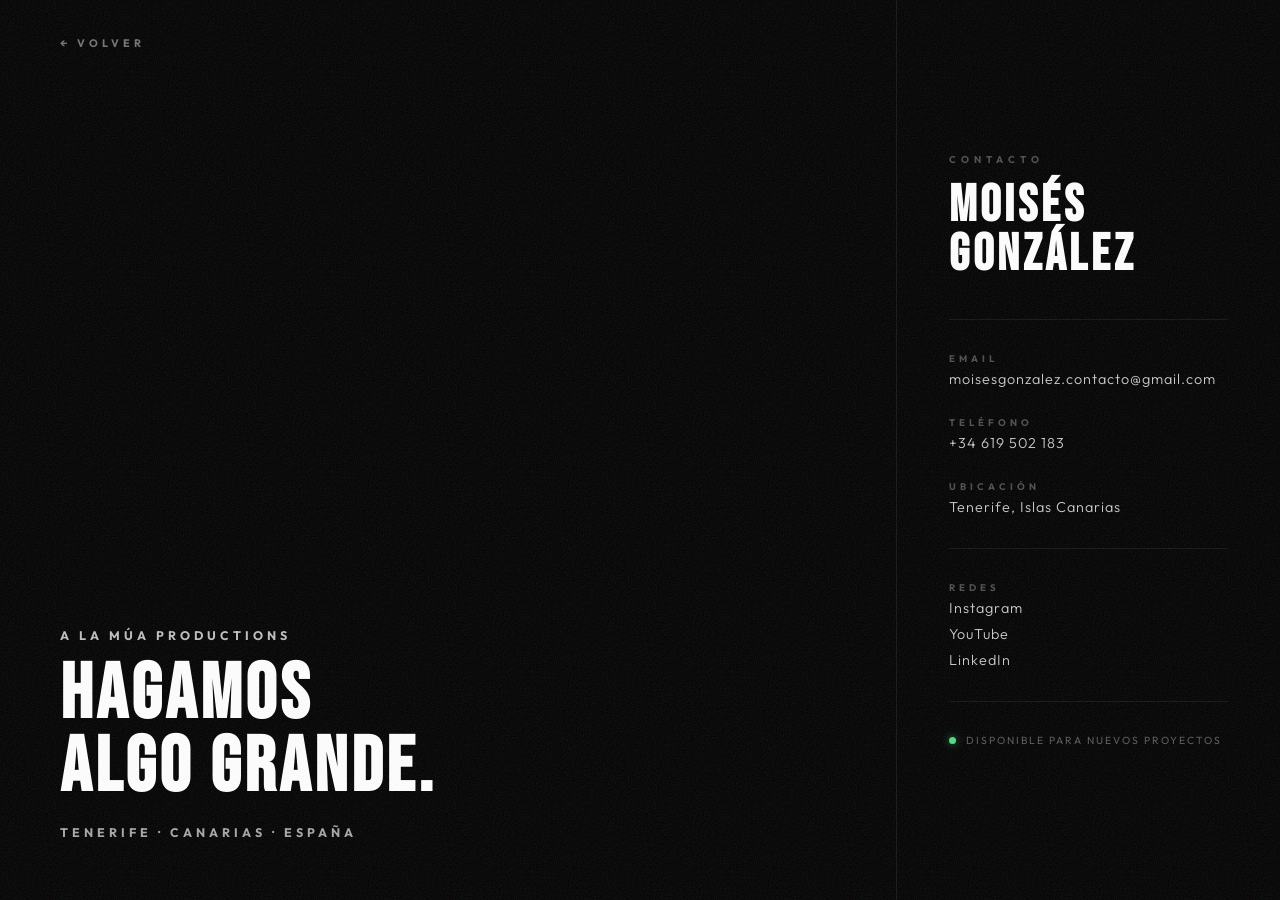
==== contacto.html @ 8053819f "Add files via upload" ====
<!DOCTYPE html>
<html lang="es">
<head>
  <meta charset="UTF-8" />
  <style id="page-block">body { visibility: hidden; }</style>
  <meta name="viewport" content="width=device-width, initial-scale=1.0" />
  <title>Contacto · A La Múa Productions</title>
  <link rel="preconnect" href="https://fonts.googleapis.com">
  <link rel="preconnect" href="https://fonts.gstatic.com" crossorigin>
  <link href="https://fonts.googleapis.com/css2?family=Bebas+Neue&family=Outfit:wght@200;300;400;700&display=swap" rel="stylesheet">
  <link rel="stylesheet" href="style.css">
  <link rel="stylesheet" href="contacto.css">
</head>
<body>

  <div class="grain"></div>

  <div class="contacto-layout">

    <!-- LADO IZQUIERDO — imagen -->
    <div class="contacto-bg">
      <div class="bg-img" style="background-image: url('fondo3.png');"></div>
      <div class="bg-overlay"></div>

      <div class="contacto-claim">
        <p class="claim-label">A La Múa Productions</p>
        <h1 class="claim-title">Hagamos<br>algo grande.</h1>
        <p class="claim-sub">Tenerife · Canarias · España</p>
      </div>

      <a href="index.html" class="contacto-back">← Volver</a>
    </div>

    <!-- BANDA DERECHA -->
    <aside class="contacto-panel">
      <div class="panel-inner">

        <p class="panel-eyebrow">Contacto</p>
        <h2 class="panel-title">Moisés<br>González</h2>

        <div class="panel-divider"></div>

        <div class="contacto-item">
          <p class="item-label">Email</p>
          <a href="mailto:moisesgonzalez.contacto@gmail.com" class="item-value">moisesgonzalez.contacto@gmail.com</a>
        </div>

        <div class="contacto-item">
          <p class="item-label">Teléfono</p>
          <a href="tel:+34619502183" class="item-value">+34 619 502 183</a>
        </div>

        <div class="contacto-item">
          <p class="item-label">Ubicación</p>
          <p class="item-value item-value--plain">Tenerife, Islas Canarias</p>
        </div>

        <div class="panel-divider"></div>

        <div class="contacto-item">
          <p class="item-label">Redes</p>
          <div class="redes-lista">
            <a href="https://www.instagram.com/alamua.productions/" class="red-link" target="_blank" rel="noopener noreferrer">Instagram</a>
            <a href="#" class="red-link" target="_blank" rel="noopener noreferrer">YouTube</a>
            <a href="https://www.linkedin.com/in/moisés-gonzález-gonzález-7237a2293" class="red-link" target="_blank" rel="noopener noreferrer">LinkedIn</a>
          </div>
        </div>

        <div class="panel-divider"></div>

        <div class="contacto-disponibilidad">
          <span class="disponibilidad-dot"></span>
          <p class="disponibilidad-texto">Disponible para nuevos proyectos</p>
        </div>

      </div>
    </aside>

  </div>

  <script src="transicion.js"></script>
</body>
</html>
---- style.css ----
* { margin: 0; padding: 0; box-sizing: border-box; }

html, body {
  width: 100%;
  height: 100vh;
  overflow: hidden;
  background: #000;
  color: #fff;
}

/* ── GRANO ── */
.grain {
  position: fixed;
  inset: 0;
  z-index: 100;
  pointer-events: none;
  opacity: 0.18;
  background-image: url("data:image/svg+xml,%3Csvg xmlns='http://www.w3.org/2000/svg' width='200' height='200'%3E%3Cfilter id='noise'%3E%3CfeTurbulence type='fractalNoise' baseFrequency='0.85' numOctaves='4' stitchTiles='stitch'/%3E%3C/filter%3E%3Crect width='200' height='200' filter='url(%23noise)' opacity='1'/%3E%3C/svg%3E");
  background-repeat: repeat;
  background-size: 200px 200px;
  animation: grain-move 0.12s steps(1) infinite;
}

@keyframes grain-move {
  0%   { background-position: 0px 0px; }
  10%  { background-position: -50px -30px; }
  20%  { background-position: 30px 50px; }
  30%  { background-position: -20px 20px; }
  40%  { background-position: 40px -40px; }
  50%  { background-position: -60px 10px; }
  60%  { background-position: 20px -50px; }
  70%  { background-position: -30px 40px; }
  80%  { background-position: 50px 20px; }
  90%  { background-position: -10px -60px; }
  100% { background-position: 60px 30px; }
}

/* ── MENÚ LATERAL ── */
.ui-fixed {
  position: fixed;
  inset: 0;
  z-index: 200;
  pointer-events: none;
}

.side-nav {
  position: absolute;
  bottom: 300px;
  left: 60px;
  display: flex;
  flex-direction: column;
  gap: 18px;
  pointer-events: all;
}

.side-nav .menu-item,
.side-nav > a {
  position: relative;
  display: block;
}

.nav-label {
  display: block;
  font-family: 'Outfit', sans-serif;
  font-size: 0.72rem;
  font-weight: 700;
  letter-spacing: 4px;
  text-transform: uppercase;
  color: rgba(255,255,255,0.65);
  text-decoration: none;
  transition: color 0.3s ease;
  transform-origin: left center;
  will-change: transform, opacity, width, letter-spacing;
  white-space: nowrap;
  overflow: hidden;
}

.nav-label:hover { color: #fff; }

/* Submenús laterales */
.side-submenu {
  display: none;
  position: absolute;
  left: 140px;
  top: 0;
  background: rgba(0,0,0,0.82);
  backdrop-filter: blur(8px);
  padding: 10px 0;
  min-width: 160px;
  border-left: 1px solid rgba(255,255,255,0.15);
  pointer-events: all;
}

.menu-item:hover .side-submenu { display: block; }

.side-submenu a {
  display: block;
  padding: 8px 20px;
  font-family: 'Outfit', sans-serif;
  font-size: 0.68rem;
  font-weight: 400;
  letter-spacing: 3px;
  text-transform: uppercase;
  color: rgba(255,255,255,0.45);
  text-decoration: none;
  transition: color 0.3s ease;
}

.side-submenu a:hover { color: #fff; }

/* ── HAMBURGUESA ── */
.hamburger {
  position: fixed;
  top: 36px;
  left: 48px;
  z-index: 500;
  width: 36px;
  height: 36px;
  display: flex;
  flex-direction: column;
  justify-content: center;
  gap: 6px;
  cursor: pointer;
  opacity: 0;
  pointer-events: none;
}

.hamburger.visible {
  opacity: 1;
  pointer-events: all;
}

.hamburger span {
  display: block;
  width: 100%;
  height: 1px;
  background: rgba(255,255,255,0.75);
  transition: transform 0.4s ease, opacity 0.4s ease, background 0.3s ease;
}

.hamburger:hover span { background: #fff; }

.hamburger.open span:nth-child(1) { transform: translateY(7px) rotate(45deg); }
.hamburger.open span:nth-child(2) { opacity: 0; }
.hamburger.open span:nth-child(3) { transform: translateY(-7px) rotate(-45deg); }

/* ── OVERLAY MENÚ ── */
.menu-overlay {
  position: fixed;
  inset: 0;
  z-index: 400;
  background: rgba(0,0,0,0.92);
  backdrop-filter: blur(6px);
  display: flex;
  flex-direction: column;
  justify-content: center;
  padding-left: 80px;
  opacity: 0;
  pointer-events: none;
  transition: opacity 0.5s ease;
}

.menu-overlay.open {
  opacity: 1;
  pointer-events: all;
}

.menu-overlay .overlay-nav {
  display: flex;
  flex-direction: column;
  gap: 24px;
}

.menu-overlay .overlay-nav > .menu-item > a,
.menu-overlay .overlay-nav > a {
  font-family: 'Bebas Neue', sans-serif;
  font-size: clamp(2rem, 5vw, 4.5rem);
  font-weight: 400;
  letter-spacing: 6px;
  text-transform: uppercase;
  color: rgba(255,255,255,0.50);
  text-decoration: none;
  transition: color 0.3s ease;
  line-height: 1;
}

.menu-overlay .overlay-nav > .menu-item > a:hover,
.menu-overlay .overlay-nav > a:hover { color: #fff; }

.menu-overlay .menu-item { position: relative; }

.menu-overlay .overlay-submenu {
  display: none;
  padding: 8px 0 0 20px;
  border-left: 1px solid rgba(255,255,255,0.15);
  margin-top: 6px;
}

.menu-overlay .menu-item:hover .overlay-submenu { display: block; }

.menu-overlay .overlay-submenu a {
  display: block;
  padding: 5px 14px;
  font-family: 'Outfit', sans-serif;
  font-size: 0.75rem;
  font-weight: 400;
  letter-spacing: 4px;
  text-transform: uppercase;
  color: rgba(255,255,255,0.35);
  text-decoration: none;
  transition: color 0.3s ease;
}

.menu-overlay .overlay-submenu a:hover { color: #fff; }

/* ── INDICADOR SCROLL ── */
.scroll-hint {
  position: fixed;
  bottom: 30px;
  right: 40px;
  z-index: 300;
  font-family: 'Outfit', sans-serif;
  font-size: 0.65rem;
  letter-spacing: 4px;
  text-transform: uppercase;
  color: rgba(255,255,255,0.30);
  display: flex;
  align-items: center;
  gap: 10px;
  pointer-events: none;
}

.scroll-hint::after { content: '→'; font-size: 1rem; }

/* ════════════════════════════════════════
   RESPONSIVE MÓVIL
════════════════════════════════════════ */
@media (max-width: 768px) {
  /* Menú lateral — oculto en móvil */
  .side-nav { display: none; }

  /* Hamburguesa — siempre visible en móvil */
  .hamburger {
    opacity: 1 !important;
    pointer-events: all !important;
  }

  /* Overlay menú — padding ajustado */
  .menu-overlay {
    padding-left: 36px;
  }

  /* Scroll hint — oculto en móvil */
  .scroll-hint { display: none; }
}
---- contacto.css ----
* { margin: 0; padding: 0; box-sizing: border-box; }

html, body {
  width: 100%;
  height: 100vh;
  overflow: hidden;
  background: #000;
  color: #fff;
}

/* ── LAYOUT ── */
.contacto-layout {
  display: flex;
  width: 100%;
  height: 100vh;
}

/* ── LADO IZQUIERDO ── */
.contacto-bg {
  position: relative;
  flex: 1;
  overflow: hidden;
}

.bg-img {
  position: absolute;
  inset: 0;
  background-size: cover;
  background-position: center;
  filter: grayscale(100%) brightness(0.65);
  transition: filter 0.6s ease;
}

.contacto-bg:hover .bg-img {
  filter: grayscale(100%) brightness(0.75);
}

.bg-overlay {
  position: absolute;
  inset: 0;
  background: linear-gradient(
    to right,
    rgba(0,0,0,0) 40%,
    rgba(0,0,0,0.6) 100%
  );
  z-index: 1;
}

/* ── CLAIM ── */
.contacto-claim {
  position: absolute;
  bottom: 60px;
  left: 60px;
  z-index: 2;
}

.claim-label {
  font-family: 'Outfit', sans-serif;
  font-size: 0.78rem;
  font-weight: 700;
  letter-spacing: 4px;
  text-transform: uppercase;
  color: rgba(255,255,255,0.75);
  margin-bottom: 16px;
}

.claim-title {
  font-family: 'Bebas Neue', sans-serif;
  font-size: clamp(3rem, 6vw, 6rem);
  letter-spacing: 4px;
  line-height: 0.95;
  color: #fff;
  margin-bottom: 20px;
}

.claim-sub {
  font-family: 'Outfit', sans-serif;
  font-size: 0.78rem;
  font-weight: 700;
  letter-spacing: 4px;
  text-transform: uppercase;
  color: rgba(255,255,255,0.65);
}

/* ── BOTÓN VOLVER ── */
.contacto-back {
  position: absolute;
  top: 36px;
  left: 60px;
  z-index: 2;
  font-family: 'Outfit', sans-serif;
  font-size: 0.68rem;
  font-weight: 700;
  letter-spacing: 4px;
  text-transform: uppercase;
  color: rgba(255,255,255,0.45);
  text-decoration: none;
  transition: color 0.3s ease;
}

.contacto-back:hover { color: #fff; }

/* ── BANDA DERECHA ── */
.contacto-panel {
  width: clamp(320px, 30vw, 440px);
  height: 100vh;
  background: #000;
  border-left: 1px solid rgba(255,255,255,0.08);
  display: flex;
  align-items: center;
  overflow-y: auto;
  scrollbar-width: none;
}

.contacto-panel::-webkit-scrollbar { display: none; }

.panel-inner {
  padding: 60px 52px;
  width: 100%;
}

.panel-eyebrow {
  font-family: 'Outfit', sans-serif;
  font-size: 0.62rem;
  font-weight: 700;
  letter-spacing: 5px;
  text-transform: uppercase;
  color: rgba(255,255,255,0.30);
  margin-bottom: 16px;
}

.panel-title {
  font-family: 'Bebas Neue', sans-serif;
  font-size: clamp(2.5rem, 4vw, 3.8rem);
  letter-spacing: 4px;
  line-height: 0.95;
  color: #fff;
  margin-bottom: 40px;
}

.panel-divider {
  width: 100%;
  height: 1px;
  background: rgba(255,255,255,0.08);
  margin: 32px 0;
}

/* ── ITEMS ── */
.contacto-item {
  margin-bottom: 28px;
}

.item-label {
  font-family: 'Outfit', sans-serif;
  font-size: 0.60rem;
  font-weight: 700;
  letter-spacing: 4px;
  text-transform: uppercase;
  color: rgba(255,255,255,0.30);
  margin-bottom: 6px;
}

.item-value {
  font-family: 'Outfit', sans-serif;
  font-size: 0.9rem;
  font-weight: 300;
  letter-spacing: 1px;
  color: rgba(255,255,255,0.80);
  text-decoration: none;
  transition: color 0.3s ease;
  display: block;
}

.item-value:hover { color: #fff; }
.item-value--plain { pointer-events: none; }

/* ── REDES ── */
.redes-lista {
  display: flex;
  flex-direction: column;
  gap: 8px;
}

.red-link {
  font-family: 'Outfit', sans-serif;
  font-size: 0.9rem;
  font-weight: 300;
  letter-spacing: 1px;
  color: rgba(255,255,255,0.80);
  text-decoration: none;
  transition: color 0.3s ease, letter-spacing 0.3s ease;
}

.red-link:hover {
  color: #fff;
  letter-spacing: 3px;
}

/* ── DISPONIBILIDAD ── */
.contacto-disponibilidad {
  display: flex;
  align-items: center;
  gap: 10px;
}

.disponibilidad-dot {
  width: 7px;
  height: 7px;
  border-radius: 50%;
  background: #4ade80;
  box-shadow: 0 0 8px rgba(74,222,128,0.6);
  animation: pulso 2s ease-in-out infinite;
  flex-shrink: 0;
}

@keyframes pulso {
  0%, 100% { opacity: 1; box-shadow: 0 0 8px rgba(74,222,128,0.6); }
  50%       { opacity: 0.6; box-shadow: 0 0 14px rgba(74,222,128,0.9); }
}

.disponibilidad-texto {
  font-family: 'Outfit', sans-serif;
  font-size: 0.65rem;
  font-weight: 400;
  letter-spacing: 2px;
  text-transform: uppercase;
  color: rgba(255,255,255,0.35);
}

/* ── GRANO ── */
.grain {
  position: fixed;
  inset: 0;
  z-index: 100;
  pointer-events: none;
  opacity: 0.12;
  background-image: url("data:image/svg+xml,%3Csvg xmlns='http://www.w3.org/2000/svg' width='200' height='200'%3E%3Cfilter id='noise'%3E%3CfeTurbulence type='fractalNoise' baseFrequency='0.85' numOctaves='4' stitchTiles='stitch'/%3E%3C/filter%3E%3Crect width='200' height='200' filter='url(%23noise)' opacity='1'/%3E%3C/svg%3E");
  background-repeat: repeat;
  background-size: 200px 200px;
  animation: grain-move 0.12s steps(1) infinite;
}

@keyframes grain-move {
  0%  { background-position:   0px   0px; }
  10% { background-position: -50px -30px; }
  20% { background-position:  30px  50px; }
  30% { background-position: -20px  20px; }
  40% { background-position:  40px -40px; }
  50% { background-position: -60px  10px; }
  60% { background-position:  20px -50px; }
  70% { background-position: -30px  40px; }
  80% { background-position:  50px  20px; }
  90% { background-position: -10px -60px; }
 100% { background-position:  60px  30px; }
}
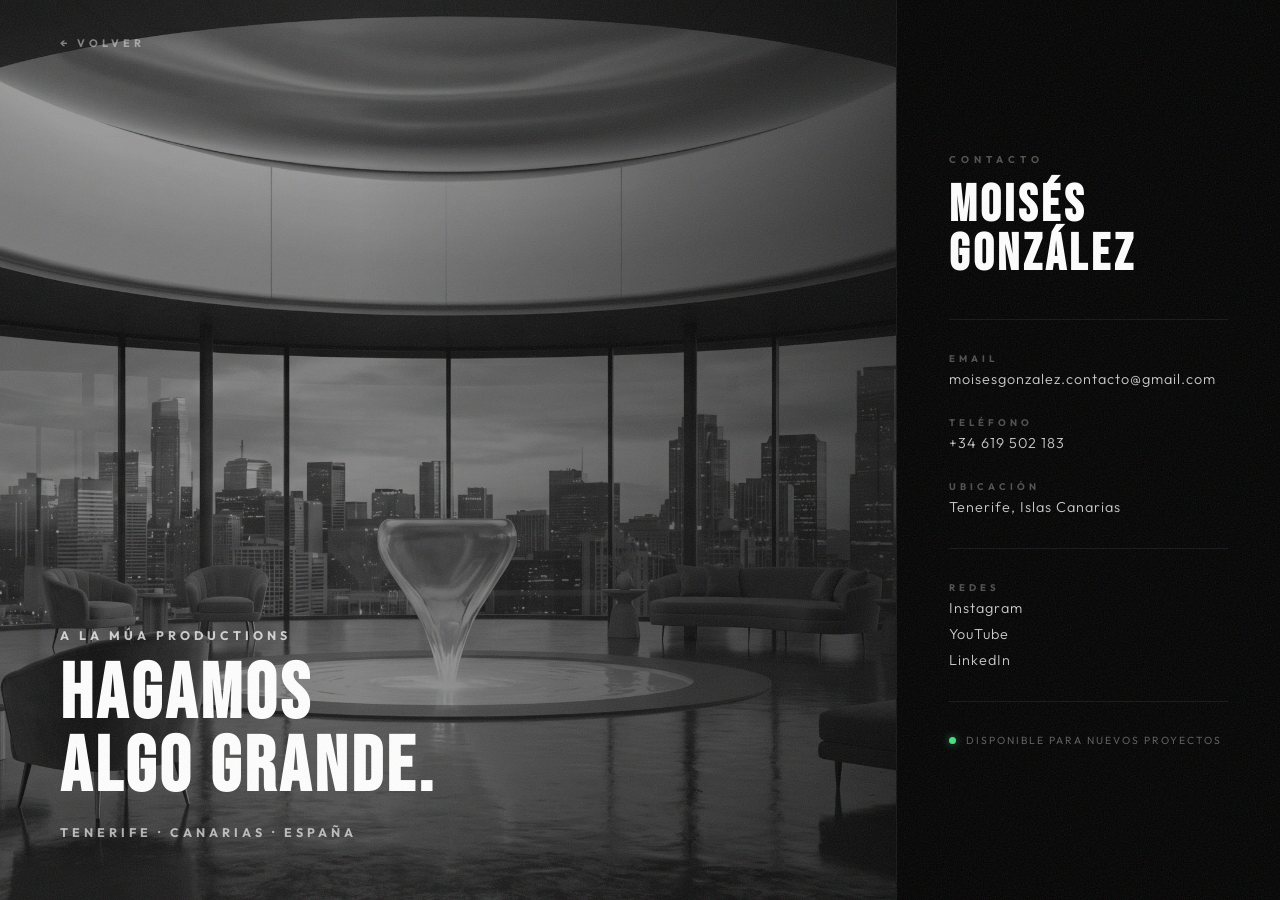
==== commit c6dca90e: "Update contacto.html" ====
--- a/contacto.html
+++ b/contacto.html
@@ -1,10 +1,11 @@
 <!DOCTYPE html>
 <html lang="es">
 <head>
+  <script src="head.js"></script>
   <meta charset="UTF-8" />
   <style id="page-block">body { visibility: hidden; }</style>
   <meta name="viewport" content="width=device-width, initial-scale=1.0" />
-  <title>Contacto · A La Múa Productions</title>
+  <title>Contacto · siempre a la múa</title>
   <link rel="preconnect" href="https://fonts.googleapis.com">
   <link rel="preconnect" href="https://fonts.gstatic.com" crossorigin>
   <link href="https://fonts.googleapis.com/css2?family=Bebas+Neue&family=Outfit:wght@200;300;400;700&display=swap" rel="stylesheet">
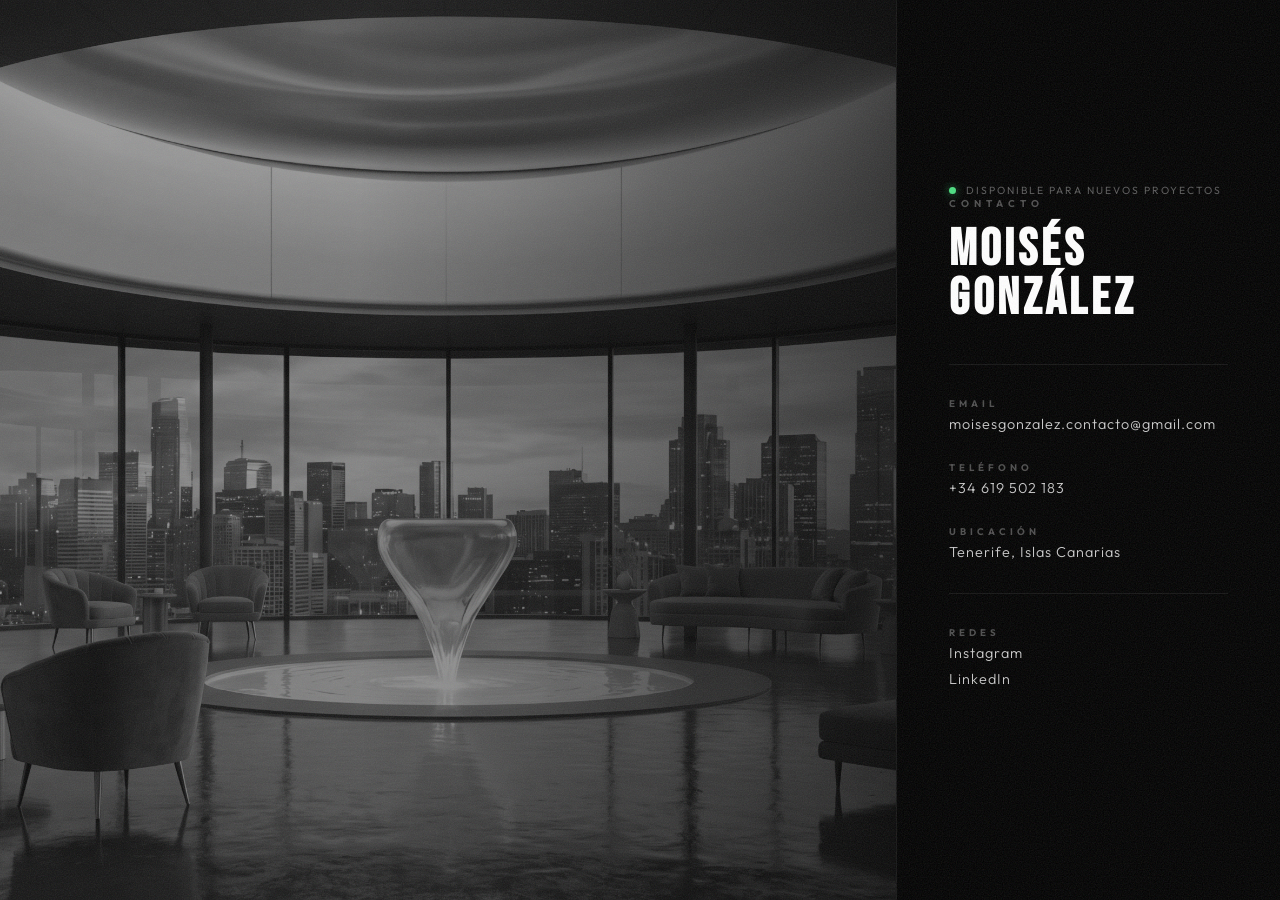
==== commit 4d25c9d2: "movil contacto" ====
--- a/contacto.html
+++ b/contacto.html
@@ -16,25 +16,48 @@
 
   <div class="grain"></div>
 
+  <!-- HAMBURGUESA -->
+  <button class="hamburger" id="hamburger" aria-label="Menú">
+    <span></span><span></span><span></span>
+  </button>
+
+  <!-- OVERLAY MENÚ -->
+  <nav class="menu-overlay" id="menu-overlay">
+    <div class="overlay-nav">
+      <div class="menu-item">
+        <a href="index.html" data-scroll-target="inicio" class="nav-label">Inicio</a>
+      </div>
+      <div class="menu-item">
+        <a href="index.html" data-scroll-target="quien-soy" class="nav-label">Quién soy</a>
+      </div>
+      <div class="menu-item">
+        <a href="index.html" data-scroll-target="experiencia" class="nav-label">Experiencia</a>
+      </div>
+      <div class="menu-item">
+        <a href="proyectos.html" class="nav-label">Proyectos</a>
+      </div>
+      <div class="menu-item">
+        <a href="contacto.html" class="nav-label">Contacto</a>
+      </div>
+    </div>
+  </nav>
+
   <div class="contacto-layout">
 
-    <!-- LADO IZQUIERDO — imagen -->
+    <!-- FOTO -->
     <div class="contacto-bg">
       <div class="bg-img" style="background-image: url('fondo3.png');"></div>
       <div class="bg-overlay"></div>
-
-      <div class="contacto-claim">
-        <p class="claim-label">A La Múa Productions</p>
-        <h1 class="claim-title">Hagamos<br>algo grande.</h1>
-        <p class="claim-sub">Tenerife · Canarias · España</p>
-      </div>
-
-      <a href="index.html" class="contacto-back">← Volver</a>
     </div>
 
-    <!-- BANDA DERECHA -->
+    <!-- DATOS -->
     <aside class="contacto-panel">
       <div class="panel-inner">
+
+        <div class="contacto-disponibilidad">
+          <span class="disponibilidad-dot"></span>
+          <p class="disponibilidad-texto">Disponible para nuevos proyectos</p>
+        </div>
 
         <p class="panel-eyebrow">Contacto</p>
         <h2 class="panel-title">Moisés<br>González</h2>
@@ -62,16 +85,9 @@
           <p class="item-label">Redes</p>
           <div class="redes-lista">
             <a href="https://www.instagram.com/alamua.productions/" class="red-link" target="_blank" rel="noopener noreferrer">Instagram</a>
-            <a href="#" class="red-link" target="_blank" rel="noopener noreferrer">YouTube</a>
+           <!-- <a href="#" class="red-link" target="_blank" rel="noopener noreferrer">YouTube</a> -->
             <a href="https://www.linkedin.com/in/moisés-gonzález-gonzález-7237a2293" class="red-link" target="_blank" rel="noopener noreferrer">LinkedIn</a>
           </div>
-        </div>
-
-        <div class="panel-divider"></div>
-
-        <div class="contacto-disponibilidad">
-          <span class="disponibilidad-dot"></span>
-          <p class="disponibilidad-texto">Disponible para nuevos proyectos</p>
         </div>
 
       </div>
@@ -80,5 +96,6 @@
   </div>
 
   <script src="transicion.js"></script>
+  <script src="contacto.js"></script>
 </body>
 </html>
--- a/style.css
+++ b/style.css
@@ -233,23 +233,146 @@
 .scroll-hint::after { content: '→'; font-size: 1rem; }
 
 /* ════════════════════════════════════════
-   RESPONSIVE MÓVIL
+RESPONSIVE MÓVIL
 ════════════════════════════════════════ */
 @media (max-width: 768px) {
-  /* Menú lateral — oculto en móvil */
+
+  /* ── BODY Y LAYOUT BASE ── */
+  html, body {
+    height: 100svh;
+    overflow: hidden;
+  }
+
+  /* ── MENÚ LATERAL — oculto ── */
   .side-nav { display: none; }
 
-  /* Hamburguesa — siempre visible en móvil */
+  /* ── HAMBURGUESA — siempre visible ── */
   .hamburger {
     opacity: 1 !important;
     pointer-events: all !important;
-  }
-
-  /* Overlay menú — padding ajustado */
+    top: clamp(20px, 5vw, 36px);
+    left: clamp(20px, 5vw, 48px);
+    width: 32px;
+    height: 32px;
+  }
+
+  /* ── OVERLAY MENÚ ── */
   .menu-overlay {
-    padding-left: 36px;
-  }
-
-  /* Scroll hint — oculto en móvil */
+    padding-left: clamp(28px, 8vw, 60px);
+    padding-right: clamp(28px, 8vw, 60px);
+    justify-content: center;
+    gap: 0;
+  }
+
+  .menu-overlay .overlay-nav {
+    gap: clamp(16px, 4vh, 28px);
+  }
+
+  .menu-overlay .overlay-nav > .menu-item > a,
+  .menu-overlay .overlay-nav > a {
+    font-size: clamp(2.2rem, 11vw, 4rem);
+    letter-spacing: clamp(3px, 1.5vw, 6px);
+  }
+
+  /* ── SCROLL HINT — oculto ── */
   .scroll-hint { display: none; }
+
+  /* ── SLIDER ── */
+.slider {
+  position: fixed;
+  inset: 0;
+  overflow-x: auto;
+  overflow-y: hidden;
+  scrollbar-width: none;
+  -webkit-overflow-scrolling: touch;
+  touch-action: pan-x;
+}
+
+  .slider::-webkit-scrollbar { display: none; }
+
+  /* ── PANELES ── */
+  .panel {
+    width: 100vw;
+    min-width: 100vw;
+    height: 100svh;
+    flex-shrink: 0;
+  }
+
+  /* ── PANEL INICIO ── */
+  .panel-inicio {
+    display: flex;
+    flex-direction: column;
+    justify-content: flex-end;
+    padding-bottom: clamp(60px, 12svh, 100px);
+    padding-left: clamp(24px, 6vw, 60px);
+    padding-right: clamp(24px, 6vw, 60px);
+  }
+
+  .nombre-title,
+  .panel-inicio h1 {
+    font-size: clamp(3.5rem, 18vw, 7rem);
+    letter-spacing: clamp(4px, 2vw, 10px);
+    line-height: 0.9;
+  }
+
+  /* ── PANEL QUIÉN SOY ── */
+  .panel-bio,
+  #quien-soy-panel {
+    display: flex;
+    flex-direction: column;
+    justify-content: center;
+    padding: clamp(70px, 15svh, 120px) clamp(24px, 6vw, 60px) clamp(40px, 8svh, 80px);
+  }
+
+  .bio-inner,
+  .bio-text {
+    max-width: 100%;
+  }
+
+  .bio-inner h2,
+  .bio-label {
+    font-size: clamp(0.62rem, 2.5vw, 0.8rem);
+    letter-spacing: clamp(3px, 1.5vw, 5px);
+    margin-bottom: clamp(16px, 4svh, 28px);
+  }
+
+  .bio-inner p,
+  .bio-copy {
+    font-size: clamp(0.95rem, 3.8vw, 1.2rem);
+    line-height: 1.55;
+  }
+
+  /* ── PANEL EXPERIENCIA ── */
+  #experiencia-panel {
+    display: flex;
+    flex-direction: column;
+    justify-content: center;
+    padding: clamp(70px, 15svh, 120px) clamp(24px, 6vw, 60px) clamp(40px, 8svh, 80px);
+    overflow-y: auto;
+  }
+
+  .content-proyecto {
+    margin-bottom: clamp(24px, 5svh, 40px);
+  }
+
+  .proyecto-categoria,
+  .proyecto-empresa {
+    font-size: clamp(0.6rem, 2.2vw, 0.72rem);
+    letter-spacing: clamp(3px, 1.2vw, 4px);
+    margin-bottom: clamp(6px, 1.5svh, 10px);
+  }
+
+  .proyecto-titulo,
+  .content-proyecto h3 {
+    font-size: clamp(1.6rem, 7vw, 2.8rem);
+    letter-spacing: clamp(2px, 1vw, 4px);
+    line-height: 1;
+    margin-bottom: clamp(8px, 2svh, 14px);
+  }
+
+  .proyecto-rol,
+  .content-proyecto p {
+    font-size: clamp(0.78rem, 3.2vw, 1rem);
+    line-height: 1.5;
+  }
 }
--- a/contacto.css
+++ b/contacto.css
@@ -252,4 +252,199 @@
   80% { background-position:  50px  20px; }
   90% { background-position: -10px -60px; }
  100% { background-position:  60px  30px; }
+}
+
+/* ════════════════════════════════════════
+RESPONSIVE MÓVIL — CONTACTO
+════════════════════════════════════════ */
+@media (max-width: 768px) {
+
+  html, body {
+    height: 100svh;
+    overflow: hidden;
+  }
+
+  /* ── LAYOUT: tarjeta vertical sin scroll ── */
+  .contacto-layout {
+    flex-direction: column;
+    height: 100svh;
+    overflow: hidden;
+  }
+
+  /* ── FOTO: ocupa parte superior ── */
+  .contacto-bg {
+    flex: none;
+    height: 42svh;
+    width: 100%;
+  }
+
+  /* ── OVERLAY: degradado de abajo hacia arriba ── */
+  .bg-overlay {
+    background: linear-gradient(
+      to top,
+      rgba(0,0,0,1) 0%,
+      rgba(0,0,0,0.5) 40%,
+      rgba(0,0,0,0) 100%
+    );
+  }
+
+  /* ── CLAIM: oculto en móvil ── */
+  .contacto-claim { display: none; }
+
+  /* ── BOTÓN VOLVER: oculto en móvil ── */
+  .contacto-back { display: none; }
+
+  /* ── PANEL DATOS: ocupa el resto exacto ── */
+  .contacto-panel {
+    width: 100%;
+    height: 58svh;
+    border-left: none;
+    border-top: none;
+    align-items: flex-start;
+    overflow: hidden;
+  }
+
+  /* ── CONTENIDO INTERIOR ── */
+.panel-inner {
+  padding: clamp(16px, 3svh, 28px) clamp(24px, 6vw, 40px) clamp(16px, 3svh, 24px);
+  width: 100%;
+  box-sizing: border-box;
+}
+/* ── PROTECCIÓN TEXTOS LARGOS ── */
+.item-value,
+.red-link,
+.disponibilidad-texto,
+.panel-title,
+.panel-eyebrow {
+  max-width: 100%;
+  overflow-wrap: break-word;
+  word-break: break-word;
+}
+
+.item-value {
+  white-space: normal;
+}
+
+  /* ── DISPONIBILIDAD: arriba del todo ── */
+  .contacto-disponibilidad {
+    margin-bottom: clamp(10px, 2svh, 16px);
+  }
+
+  .disponibilidad-texto {
+    font-size: 0.6rem;
+    letter-spacing: 1.5px;
+  }
+
+  .panel-eyebrow {
+    font-size: 0.56rem;
+    letter-spacing: 4px;
+    margin-bottom: 6px;
+  }
+
+  .panel-title {
+    font-size: clamp(2rem, 9vw, 2.8rem);
+    letter-spacing: 3px;
+    margin-bottom: clamp(12px, 2.5svh, 20px);
+  }
+
+  .panel-divider {
+    margin: clamp(10px, 2svh, 16px) 0;
+  }
+
+  .contacto-item {
+    margin-bottom: clamp(10px, 2svh, 16px);
+  }
+
+  .item-label {
+    font-size: 0.56rem;
+    letter-spacing: 3px;
+    margin-bottom: 3px;
+  }
+
+  .item-value {
+    font-size: clamp(0.78rem, 3vw, 0.95rem);
+    letter-spacing: 0.5px;
+  }
+
+  /* ── REDES: fila horizontal ── */
+  .redes-lista {
+    flex-direction: row;
+    flex-wrap: wrap;
+    gap: clamp(8px, 2vw, 14px);
+  }
+
+  .red-link {
+    font-size: clamp(0.78rem, 3vw, 0.95rem);
+  }
+
+  .red-link:hover {
+    letter-spacing: 1px;
+  }
+
+  /* ── HAMBURGUESA: siempre visible ── */
+  .hamburger {
+    opacity: 1 !important;
+    pointer-events: all !important;
+    top: clamp(16px, 4svh, 28px);
+    left: clamp(20px, 5vw, 36px);
+  }
+
+  /* ── OVERLAY MENÚ ── */
+  .menu-overlay {
+    padding-left: clamp(28px, 7vw, 52px);
+  }
+
+  .menu-overlay .overlay-nav {
+    gap: clamp(16px, 4svh, 28px);
+  }
+
+  .menu-overlay .overlay-nav > .menu-item > a,
+  .menu-overlay .overlay-nav > a {
+    font-size: clamp(2.2rem, 11vw, 4rem);
+    letter-spacing: clamp(3px, 1.5vw, 6px);
+  }
+}
+/* ── HAMBURGUESA RESET ── */
+.hamburger {
+  position: fixed;
+  top: 36px;
+  left: 48px;
+  z-index: 500;
+  width: 36px;
+  height: 36px;
+  display: flex;
+  flex-direction: column;
+  justify-content: center;
+  gap: 6px;
+  cursor: pointer;
+  background: none;
+  border: none;
+  outline: none;
+  padding: 0;
+  -webkit-appearance: none;
+  appearance: none;
+}
+
+.hamburger span {
+  display: block;
+  width: 100%;
+  height: 1px;
+  background: rgba(255, 255, 255, 0.75);
+  transition: transform 0.4s ease, opacity 0.4s ease;
+}
+
+.hamburger:hover span {
+  background: #fff;
+}
+
+.hamburger.open span:nth-child(1) {
+  transform: translateY(7px) rotate(45deg);
+}
+
+.hamburger.open span:nth-child(2) {
+  opacity: 0;
+}
+
+.hamburger.open span:nth-child(3) {
+  transform: translateY(-7px) rotate(-45deg);
 }
